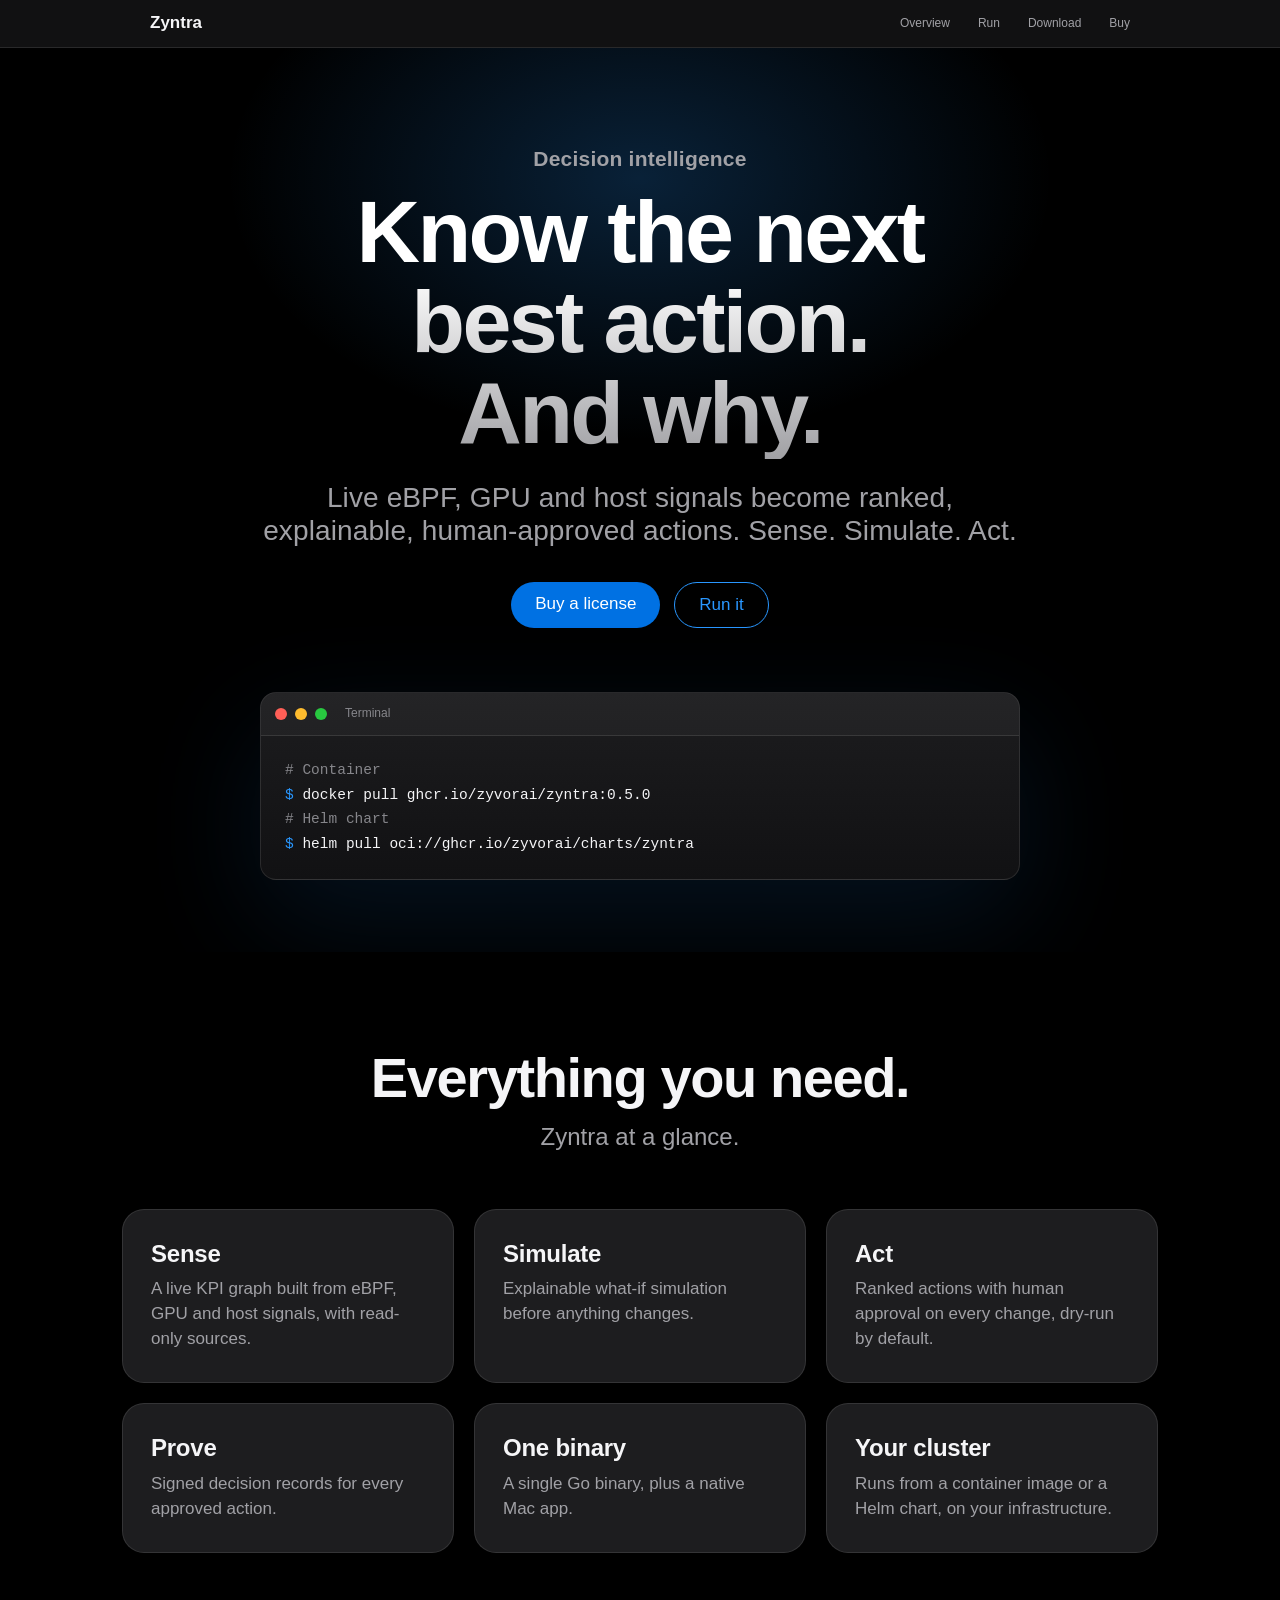
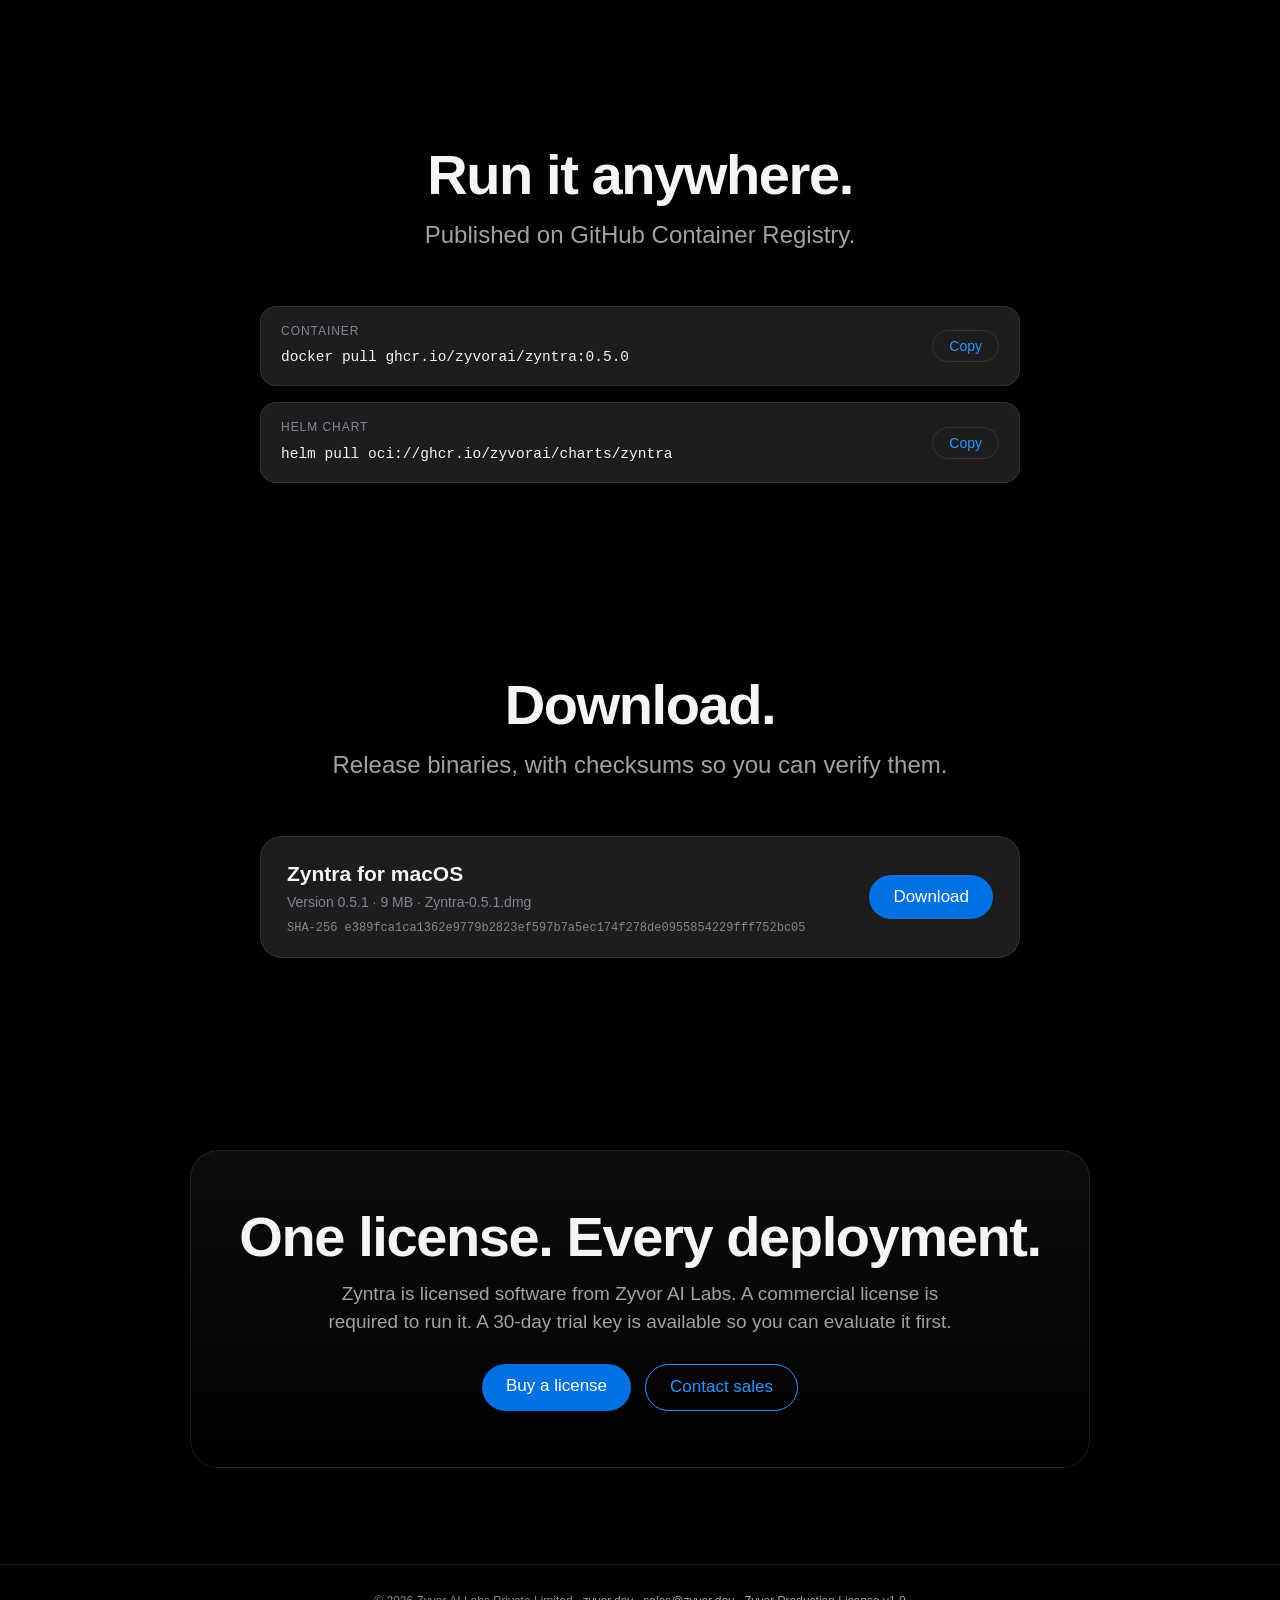
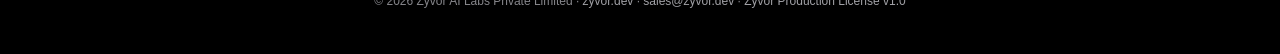
==== index.html @ 3394fd84 "Zyvor zyvor-zyntra-site Licensed under the Zyvor Production License v1.0. A commercial license is re" ====
<!doctype html><html lang="en"><head><meta charset="utf-8"><meta name="viewport" content="width=device-width,initial-scale=1,viewport-fit=cover">
<title>Zyntra · Zyvor</title><meta name="description" content="Live eBPF, GPU and host signals become ranked, explainable, human-approved actions. Sense. Simulate. Act."><meta name="color-scheme" content="dark"><meta name="theme-color" content="#000000">
<meta property="og:type" content="website"><meta property="og:title" content="Zyntra · Zyvor"><meta property="og:description" content="Live eBPF, GPU and host signals become ranked, explainable, human-approved actions. Sense. Simulate. Act."><meta property="og:url" content="https://zyvorai.github.io/zyvor-zyntra-site/">
<meta name="twitter:card" content="summary"><link rel="icon" href="favicon.svg" type="image/svg+xml"><style>
:root{color-scheme:dark;--bg:#000;--s1:#1d1d1f;--s2:#161617;--t1:#f5f5f7;--t2:#a1a1a6;--t3:#86868b;--blue:#2997ff;--blue2:#0071e3;--line:rgba(255,255,255,.1)}
*{box-sizing:border-box}html{scroll-behavior:smooth}
body{margin:0;background:var(--bg);color:var(--t1);font:17px/1.47 -apple-system,BlinkMacSystemFont,"SF Pro Text","Helvetica Neue",Helvetica,Arial,sans-serif;-webkit-font-smoothing:antialiased}
a{color:var(--blue);text-decoration:none}a:hover{text-decoration:underline}
nav{position:sticky;top:0;z-index:10;height:48px;display:flex;align-items:center;justify-content:space-between;padding:0 max(22px,calc((100% - 980px)/2));background:rgba(22,22,23,.8);backdrop-filter:saturate(180%) blur(20px);-webkit-backdrop-filter:saturate(180%) blur(20px);border-bottom:1px solid var(--line);font-size:12px}
nav .brand{font-weight:600;font-size:17px;color:var(--t1)}nav .links{display:flex;gap:28px}nav .links a{color:var(--t2)}nav .links a:hover{color:var(--t1);text-decoration:none}
.hero{position:relative;text-align:center;padding:96px 22px 72px;overflow:hidden}
.hero:before{content:"";position:absolute;left:50%;top:-220px;width:1100px;height:700px;transform:translateX(-50%);background:radial-gradient(closest-side,rgba(41,151,255,.22),rgba(41,151,255,.06) 55%,transparent 75%);pointer-events:none}
.eyebrow{position:relative;font-size:21px;font-weight:600;color:var(--t2);margin:0 0 12px;letter-spacing:.01em}
h1{position:relative;text-wrap:balance;font-size:clamp(44px,7.4vw,88px);line-height:1.03;letter-spacing:-.03em;font-weight:700;margin:0 auto 22px;max-width:980px;background:linear-gradient(180deg,#fff 30%,#86868b 120%);-webkit-background-clip:text;background-clip:text;color:transparent}
.sub{position:relative;font-size:clamp(19px,2.4vw,28px);line-height:1.2;color:var(--t2);max-width:760px;margin:0 auto 34px;font-weight:400;letter-spacing:.004em}
.cta{position:relative;display:flex;gap:14px;justify-content:center;flex-wrap:wrap}
.btn{display:inline-block;border-radius:980px;padding:12px 24px;font-size:17px;line-height:1.2;background:var(--blue2);color:#fff;transition:background .2s}.btn:hover{background:#0077ed;text-decoration:none}
.btn.ghost{background:transparent;color:var(--blue);border:1px solid var(--blue)}.btn.ghost:hover{background:rgba(41,151,255,.12)}
.term{position:relative;max-width:760px;margin:64px auto 0;text-align:left;background:linear-gradient(180deg,#1d1d1f,#111113);border:1px solid var(--line);border-radius:16px;box-shadow:0 40px 120px rgba(41,151,255,.12),0 10px 40px rgba(0,0,0,.6);overflow:hidden}
.term .bar{display:flex;align-items:center;gap:8px;padding:12px 14px;border-bottom:1px solid var(--line);background:rgba(255,255,255,.03)}
.term .bar i{width:12px;height:12px;border-radius:50%;display:block}.term .bar i:nth-child(1){background:#ff5f57}.term .bar i:nth-child(2){background:#febc2e}.term .bar i:nth-child(3){background:#28c840}
.term .bar span{margin-left:10px;color:var(--t3);font-size:12px}
.term pre{margin:0;padding:22px 24px;font:14.5px/1.7 ui-monospace,SFMono-Regular,"SF Mono",Menlo,monospace;color:var(--t1);overflow:auto}.term .p{color:var(--blue)}.term .c{color:var(--t3)}
section{padding:96px 22px;max-width:1080px;margin:0 auto}
h2{font-size:clamp(34px,5vw,56px);line-height:1.07;letter-spacing:-.025em;font-weight:700;margin:0 0 14px;text-align:center}
.lead{font-size:clamp(18px,2.2vw,24px);line-height:1.3;color:var(--t2);text-align:center;max-width:720px;margin:0 auto 56px}
.grid{display:grid;grid-template-columns:repeat(auto-fit,minmax(300px,1fr));gap:20px}
.card{background:var(--s1);border:1px solid var(--line);border-radius:22px;padding:30px 28px;transition:transform .3s,border-color .3s}.card:hover{transform:translateY(-4px);border-color:rgba(255,255,255,.2)}
.card h3{font-size:24px;line-height:1.15;letter-spacing:-.01em;margin:0 0 10px}.card p{margin:0;color:var(--t2);font-size:17px}
.run{display:grid;gap:16px;max-width:760px;margin:0 auto}
.cmd{display:flex;align-items:center;justify-content:space-between;gap:16px;background:var(--s1);border:1px solid var(--line);border-radius:16px;padding:16px 20px}
.cmd div{min-width:0}.cmd small{display:block;color:var(--t3);font-size:12px;text-transform:uppercase;letter-spacing:.08em;margin-bottom:4px}.cmd code{font:14.5px ui-monospace,SFMono-Regular,Menlo,monospace;color:var(--t1);word-break:break-all}
button.copy{flex:none;cursor:pointer;border:1px solid var(--line);background:transparent;color:var(--blue);border-radius:980px;padding:7px 16px;font:14px -apple-system,sans-serif}button.copy:hover{background:rgba(41,151,255,.12)}
.dl{display:grid;gap:16px;max-width:760px;margin:0 auto}
.file{display:flex;align-items:center;justify-content:space-between;gap:16px;flex-wrap:wrap;background:var(--s1);border:1px solid var(--line);border-radius:22px;padding:22px 26px}
.file h3{margin:0;font-size:21px}.file p{margin:2px 0 0;color:var(--t3);font-size:14px}.file code{display:block;margin-top:8px;color:var(--t3);font:12px ui-monospace,Menlo,monospace;word-break:break-all}
.license{background:linear-gradient(180deg,#0d0d0e,#000);border:1px solid var(--line);border-radius:28px;padding:56px 28px;text-align:center;max-width:900px;margin:0 auto}
.license p{max-width:640px;margin:0 auto 28px;color:var(--t2);font-size:19px}
footer{border-top:1px solid var(--line);padding:28px 22px 44px;color:var(--t3);font-size:12px;text-align:center}footer a{color:var(--t2)}
.js .rv{opacity:0;transform:translateY(24px);transition:opacity .8s cubic-bezier(.2,.7,.2,1),transform .8s cubic-bezier(.2,.7,.2,1)}.js .rv.in{opacity:1;transform:none}
@media (prefers-reduced-motion:reduce){.js .rv{opacity:1;transform:none;transition:none}html{scroll-behavior:auto}.card{transition:none}}
@media (max-width:640px){nav .links a:not(.keep){display:none}section{padding:64px 20px}.hero{padding-top:64px}}
</style><script>document.documentElement.classList.add("js")</script></head><body>
<nav><span class="brand">Zyntra</span><span class="links"><a href="#features">Overview</a><a href="#run">Run</a><a href="#download">Download</a><a class="keep" href="#license">Buy</a></span></nav>
<header class="hero"><p class="eyebrow">Decision intelligence</p><h1>Know the next best action.<br>And why.</h1><p class="sub">Live eBPF, GPU and host signals become ranked, explainable, human-approved actions. Sense. Simulate. Act.</p>
<div class="cta"><a class="btn" href="https://zyvor.dev/buy">Buy a license</a><a class="btn ghost" href="#run">Run it</a></div>
<div class="term" aria-hidden="true"><div class="bar"><i></i><i></i><i></i><span>Terminal</span></div><pre><span class="c"># Container</span>
<span class="p">$</span> docker pull ghcr.io/zyvorai/zyntra:0.5.0
<span class="c"># Helm chart</span>
<span class="p">$</span> helm pull oci://ghcr.io/zyvorai/charts/zyntra</pre></div></header>
<section id="features"><h2 class="rv">Everything you need.</h2><p class="lead rv">Zyntra at a glance.</p><div class="grid"><div class="card rv"><h3>Sense</h3><p>A live KPI graph built from eBPF, GPU and host signals, with read-only sources.</p></div><div class="card rv"><h3>Simulate</h3><p>Explainable what-if simulation before anything changes.</p></div><div class="card rv"><h3>Act</h3><p>Ranked actions with human approval on every change, dry-run by default.</p></div><div class="card rv"><h3>Prove</h3><p>Signed decision records for every approved action.</p></div><div class="card rv"><h3>One binary</h3><p>A single Go binary, plus a native Mac app.</p></div><div class="card rv"><h3>Your cluster</h3><p>Runs from a container image or a Helm chart, on your infrastructure.</p></div></div></section>
<section id="run"><h2 class="rv">Run it anywhere.</h2><p class="lead rv">Published on GitHub Container Registry.</p><div class="run"><div class="cmd rv"><div><small>Container</small><code>docker pull ghcr.io/zyvorai/zyntra:0.5.0</code></div><button class="copy" data-copy="docker pull ghcr.io/zyvorai/zyntra:0.5.0">Copy</button></div><div class="cmd rv"><div><small>Helm chart</small><code>helm pull oci://ghcr.io/zyvorai/charts/zyntra</code></div><button class="copy" data-copy="helm pull oci://ghcr.io/zyvorai/charts/zyntra">Copy</button></div></div></section>
<section id="download"><h2 class="rv">Download.</h2><p class="lead rv">Release binaries, with checksums so you can verify them.</p><div class="dl"><div class="file rv"><div><h3>Zyntra for macOS</h3><p>Version 0.5.1 · 9 MB · Zyntra-0.5.1.dmg</p><code>SHA-256 e389fca1ca1362e9779b2823ef597b7a5ec174f278de0955854229fff752bc05</code></div><a class="btn" href="https://github.com/zyvorai/zyvor-zyntra-site/releases/download/mac-v0.5.1/Zyntra-0.5.1.dmg">Download</a></div></div></section>
<section id="license"><div class="license rv"><h2>One license. Every deployment.</h2><p>Zyntra is licensed software from Zyvor AI Labs. A commercial license is required to run it. A 30-day trial key is available so you can evaluate it first.</p>
<div class="cta"><a class="btn" href="https://zyvor.dev/buy">Buy a license</a><a class="btn ghost" href="mailto:sales@zyvor.dev?subject=Zyntra%20license">Contact sales</a></div></div></section>
<footer>© 2026 Zyvor AI Labs Private Limited · <a href="https://zyvor.dev">zyvor.dev</a> · <a href="mailto:sales@zyvor.dev">sales@zyvor.dev</a> · <a href="LICENSE">Zyvor Production License v1.0</a></footer>
<script>document.documentElement.classList.add('js');document.querySelectorAll('button.copy').forEach(function(b){b.addEventListener('click',function(){var t=b.getAttribute('data-copy');(navigator.clipboard?navigator.clipboard.writeText(t):Promise.reject()).then(function(){b.textContent='Copied';setTimeout(function(){b.textContent='Copy'},1400)}).catch(function(){})})});
var io=new IntersectionObserver(function(es){es.forEach(function(e){if(e.isIntersecting){e.target.classList.add('in');io.unobserve(e.target)}})},{threshold:.12});document.querySelectorAll('.rv').forEach(function(e){io.observe(e)});</script></body></html>
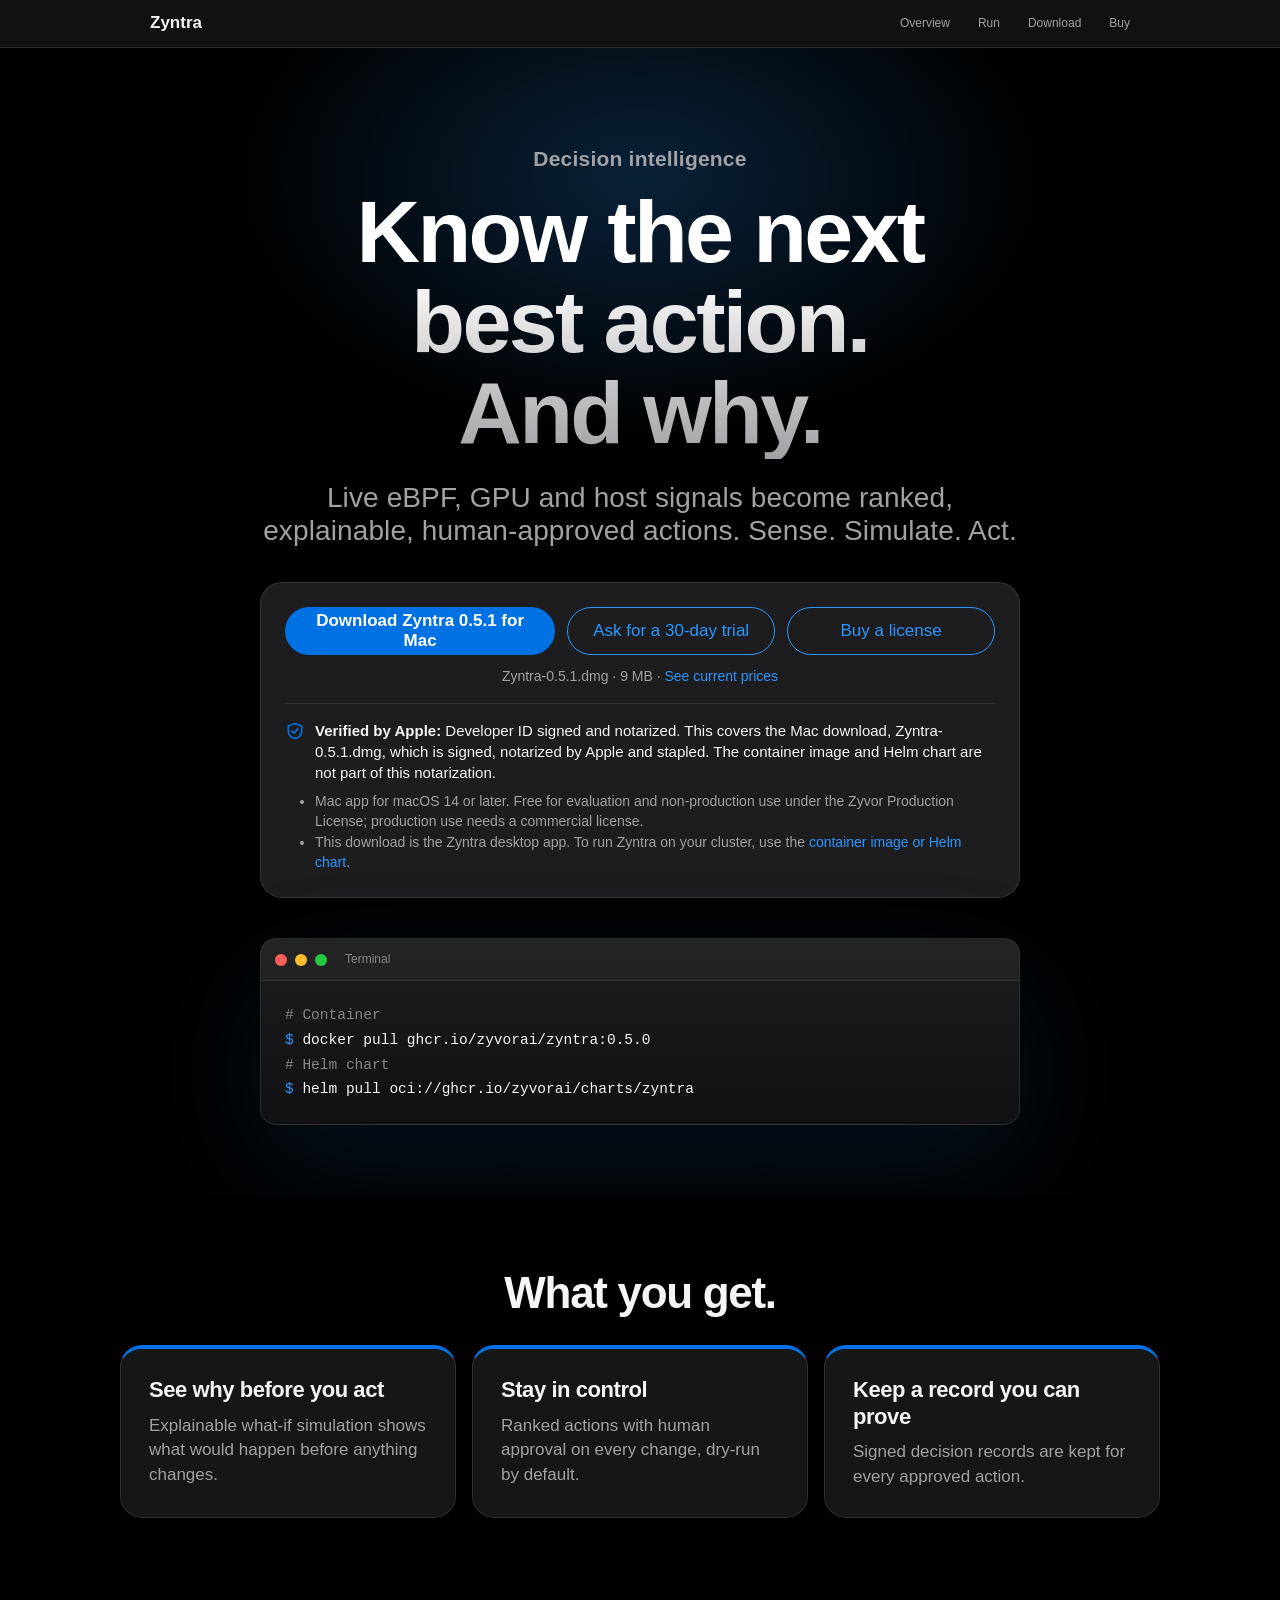
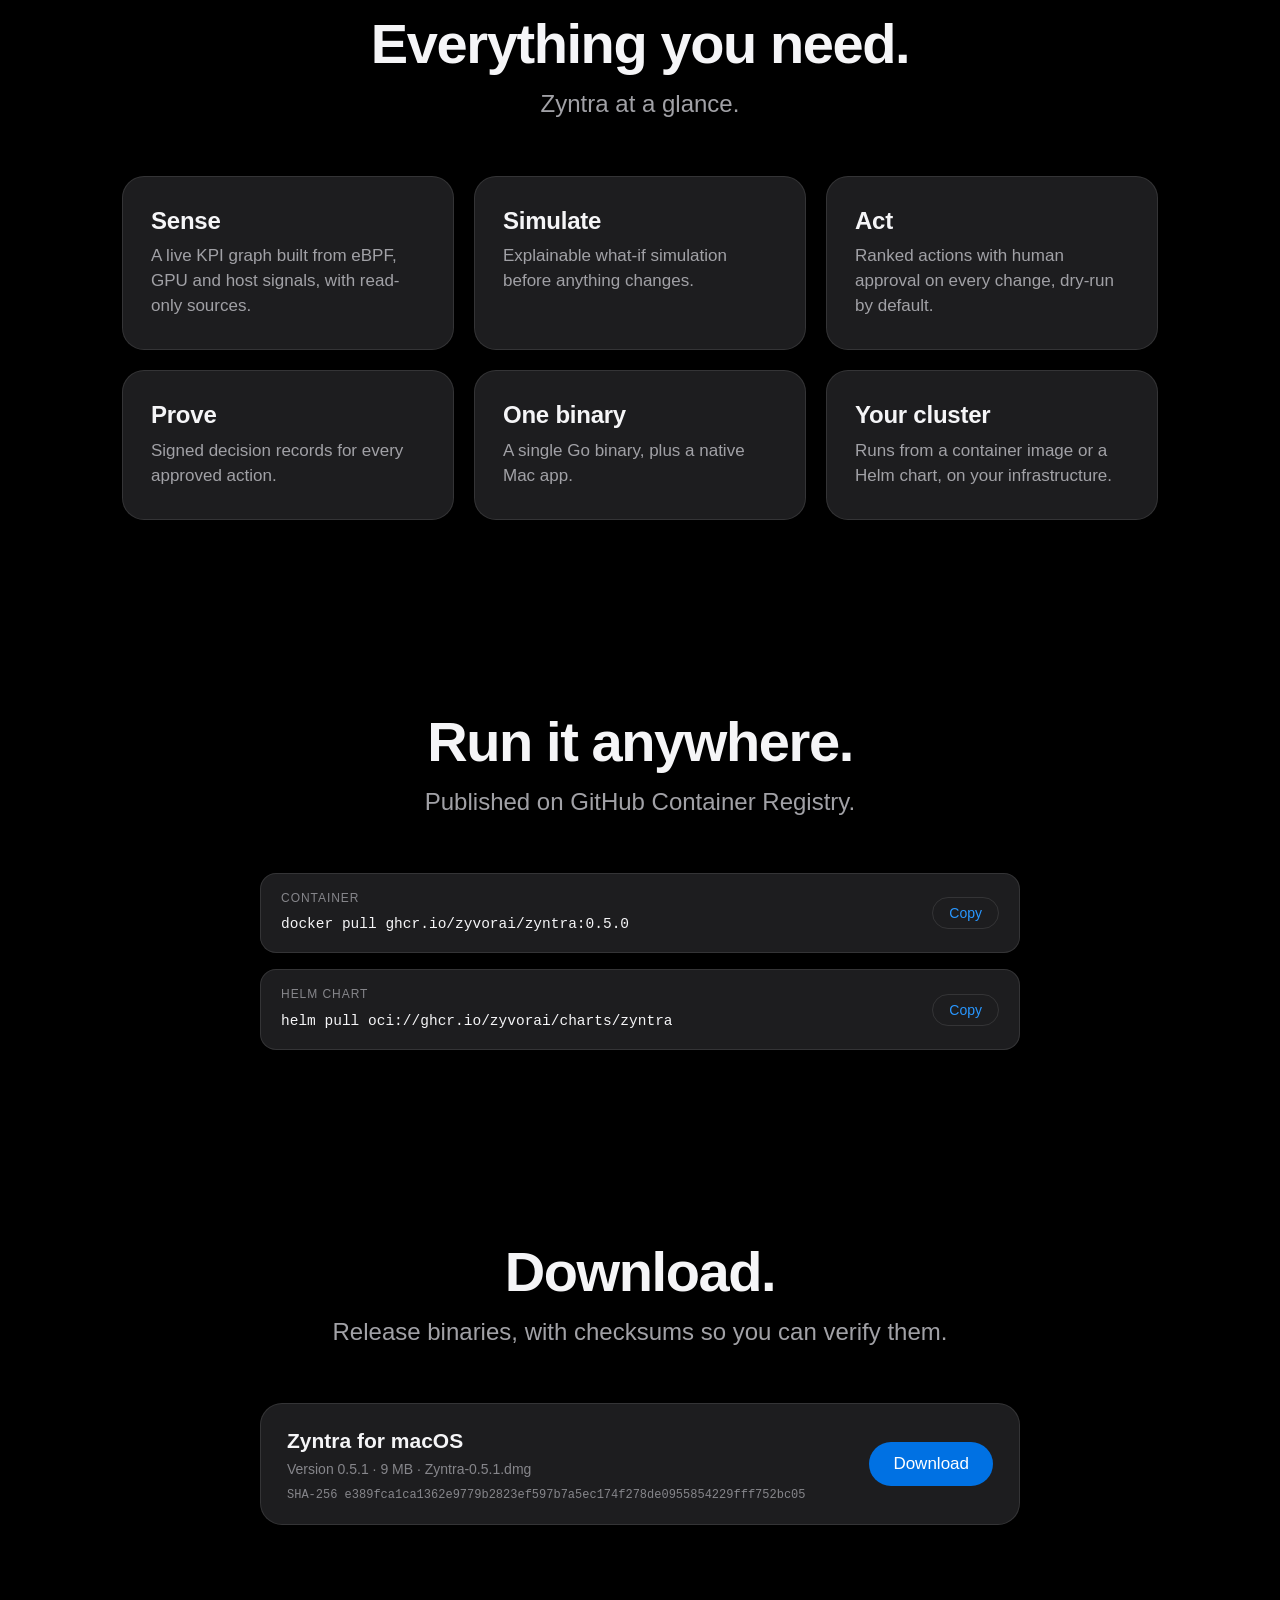
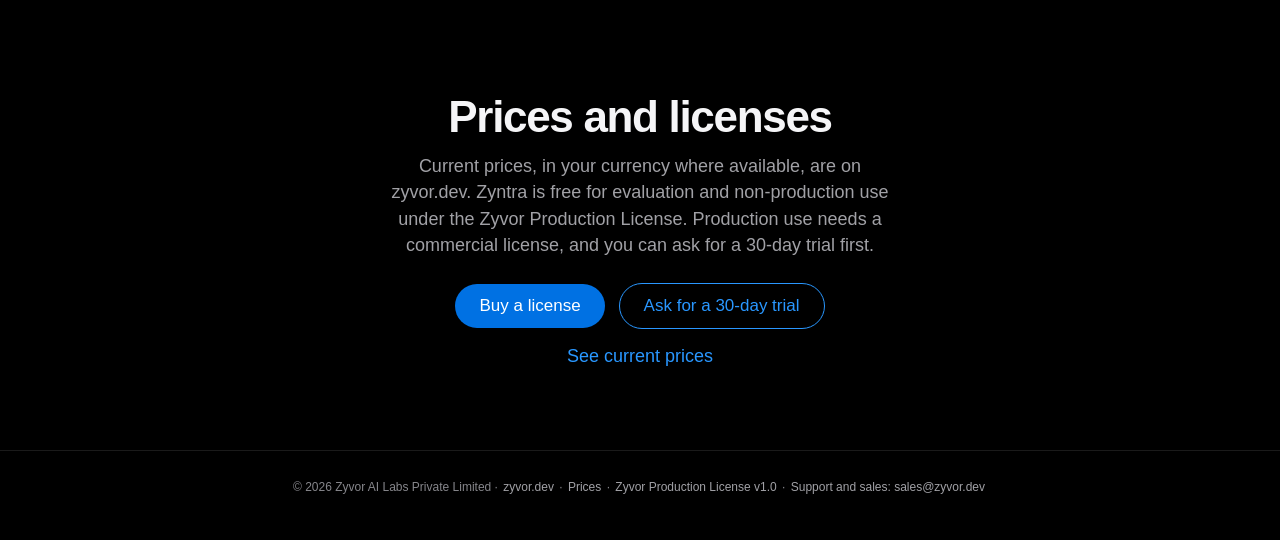
==== commit abf04173: "Pages: buyer-first redesign Co-Authored-By: Claude Sonnet 5.5 <noreply@anthropic.com>" ====
--- a/index.html
+++ b/index.html
@@ -40,19 +40,35 @@
 .js .rv{opacity:0;transform:translateY(24px);transition:opacity .8s cubic-bezier(.2,.7,.2,1),transform .8s cubic-bezier(.2,.7,.2,1)}.js .rv.in{opacity:1;transform:none}
 @media (prefers-reduced-motion:reduce){.js .rv{opacity:1;transform:none;transition:none}html{scroll-behavior:auto}.card{transition:none}}
 @media (max-width:640px){nav .links a:not(.keep){display:none}section{padding:64px 20px}.hero{padding-top:64px}}
-</style><script>document.documentElement.classList.add("js")</script></head><body>
-<nav><span class="brand">Zyntra</span><span class="links"><a href="#features">Overview</a><a href="#run">Run</a><a href="#download">Download</a><a class="keep" href="#license">Buy</a></span></nav>
+</style><link rel="stylesheet" href="assets/zyvor-buyer.css"><script>document.documentElement.classList.add("js")</script></head><body>
+<nav><span class="brand">Zyntra</span><span class="links"><a href="#features">Overview</a><a href="#run">Run</a><a href="#download">Download</a><a class="keep" href="#pricing">Buy</a></span></nav>
 <header class="hero"><p class="eyebrow">Decision intelligence</p><h1>Know the next best action.<br>And why.</h1><p class="sub">Live eBPF, GPU and host signals become ranked, explainable, human-approved actions. Sense. Simulate. Act.</p>
-<div class="cta"><a class="btn" href="https://zyvor.dev/buy">Buy a license</a><a class="btn ghost" href="#run">Run it</a></div>
+<div class="buyer" role="group" aria-label="Get Zyntra">
+  <div class="actions">
+    <a class="btn primary" href="https://github.com/zyvorai/zyvor-zyntra-site/releases/download/mac-v0.5.1/Zyntra-0.5.1.dmg">Download Zyntra 0.5.1 for Mac</a>
+    <a class="btn ghost" href="https://zyvor.dev/contact?intent=trial&amp;product=zyntra" rel="noopener">Ask for a 30-day trial</a>
+    <a class="btn ghost" href="https://zyvor.dev/buy" rel="noopener">Buy a license</a>
+  </div>
+  <p class="sub">Zyntra-0.5.1.dmg · 9 MB · <a href="https://zyvor.dev/pricing" rel="noopener">See current prices</a></p>
+  <p class="trust"><svg viewBox="0 0 24 24" fill="none" stroke="currentColor" stroke-width="2" stroke-linecap="round" stroke-linejoin="round" aria-hidden="true"><path d="M12 3l8 3v6c0 4.5-3.2 8-8 9-4.8-1-8-4.5-8-9V6z"/><path d="M8.5 12l2.5 2.5 4.5-5"/></svg><span><strong>Verified by Apple:</strong> Developer ID signed and notarized. This covers the Mac download, Zyntra-0.5.1.dmg, which is signed, notarized by Apple and stapled. The container image and Helm chart are not part of this notarization.</span></p>
+  <ul class="reqs"><li>Mac app for macOS 14 or later. Free for evaluation and non-production use under the Zyvor Production License; production use needs a commercial license.</li><li>This download is the Zyntra desktop app. To run Zyntra on your cluster, use the <a href="#run">container image or Helm chart</a>.</li></ul>
+</div>
 <div class="term" aria-hidden="true"><div class="bar"><i></i><i></i><i></i><span>Terminal</span></div><pre><span class="c"># Container</span>
 <span class="p">$</span> docker pull ghcr.io/zyvorai/zyntra:0.5.0
 <span class="c"># Helm chart</span>
 <span class="p">$</span> helm pull oci://ghcr.io/zyvorai/charts/zyntra</pre></div></header>
+<section class="outcomes" aria-labelledby="outcomes-h">
+  <h2 id="outcomes-h">What you get.</h2>
+  <ul class="tiles"><li class="tile"><h3>See why before you act</h3><p>Explainable what-if simulation shows what would happen before anything changes.</p></li><li class="tile"><h3>Stay in control</h3><p>Ranked actions with human approval on every change, dry-run by default.</p></li><li class="tile"><h3>Keep a record you can prove</h3><p>Signed decision records are kept for every approved action.</p></li></ul>
+</section>
 <section id="features"><h2 class="rv">Everything you need.</h2><p class="lead rv">Zyntra at a glance.</p><div class="grid"><div class="card rv"><h3>Sense</h3><p>A live KPI graph built from eBPF, GPU and host signals, with read-only sources.</p></div><div class="card rv"><h3>Simulate</h3><p>Explainable what-if simulation before anything changes.</p></div><div class="card rv"><h3>Act</h3><p>Ranked actions with human approval on every change, dry-run by default.</p></div><div class="card rv"><h3>Prove</h3><p>Signed decision records for every approved action.</p></div><div class="card rv"><h3>One binary</h3><p>A single Go binary, plus a native Mac app.</p></div><div class="card rv"><h3>Your cluster</h3><p>Runs from a container image or a Helm chart, on your infrastructure.</p></div></div></section>
 <section id="run"><h2 class="rv">Run it anywhere.</h2><p class="lead rv">Published on GitHub Container Registry.</p><div class="run"><div class="cmd rv"><div><small>Container</small><code>docker pull ghcr.io/zyvorai/zyntra:0.5.0</code></div><button class="copy" data-copy="docker pull ghcr.io/zyvorai/zyntra:0.5.0">Copy</button></div><div class="cmd rv"><div><small>Helm chart</small><code>helm pull oci://ghcr.io/zyvorai/charts/zyntra</code></div><button class="copy" data-copy="helm pull oci://ghcr.io/zyvorai/charts/zyntra">Copy</button></div></div></section>
 <section id="download"><h2 class="rv">Download.</h2><p class="lead rv">Release binaries, with checksums so you can verify them.</p><div class="dl"><div class="file rv"><div><h3>Zyntra for macOS</h3><p>Version 0.5.1 · 9 MB · Zyntra-0.5.1.dmg</p><code>SHA-256 e389fca1ca1362e9779b2823ef597b7a5ec174f278de0955854229fff752bc05</code></div><a class="btn" href="https://github.com/zyvorai/zyvor-zyntra-site/releases/download/mac-v0.5.1/Zyntra-0.5.1.dmg">Download</a></div></div></section>
-<section id="license"><div class="license rv"><h2>One license. Every deployment.</h2><p>Zyntra is licensed software from Zyvor AI Labs. A commercial license is required to run it. A 30-day trial key is available so you can evaluate it first.</p>
-<div class="cta"><a class="btn" href="https://zyvor.dev/buy">Buy a license</a><a class="btn ghost" href="mailto:sales@zyvor.dev?subject=Zyntra%20license">Contact sales</a></div></div></section>
-<footer>© 2026 Zyvor AI Labs Private Limited · <a href="https://zyvor.dev">zyvor.dev</a> · <a href="mailto:sales@zyvor.dev">sales@zyvor.dev</a> · <a href="LICENSE">Zyvor Production License v1.0</a></footer>
+<section class="buy-pointer" id="pricing" aria-labelledby="pricing-h">
+  <h2 id="pricing-h">Prices and licenses</h2>
+  <p>Current prices, in your currency where available, are on zyvor.dev. Zyntra is free for evaluation and non-production use under the Zyvor Production License. Production use needs a commercial license, and you can ask for a 30-day trial first.</p>
+  <p class="cta"><a class="btn primary" href="https://zyvor.dev/buy" rel="noopener">Buy a license</a><a class="btn ghost" href="https://zyvor.dev/contact?intent=trial&amp;product=zyntra" rel="noopener">Ask for a 30-day trial</a><a class="textlink" href="https://zyvor.dev/pricing" rel="noopener">See current prices</a></p>
+</section>
+<footer class="footer-links">© 2026 Zyvor AI Labs Private Limited · <a href="https://zyvor.dev">zyvor.dev</a> · <a href="https://zyvor.dev/pricing">Prices</a> · <a href="LICENSE">Zyvor Production License v1.0</a> · <a href="mailto:sales@zyvor.dev">Support and sales: sales@zyvor.dev</a></footer>
 <script>document.documentElement.classList.add('js');document.querySelectorAll('button.copy').forEach(function(b){b.addEventListener('click',function(){var t=b.getAttribute('data-copy');(navigator.clipboard?navigator.clipboard.writeText(t):Promise.reject()).then(function(){b.textContent='Copied';setTimeout(function(){b.textContent='Copy'},1400)}).catch(function(){})})});
 var io=new IntersectionObserver(function(es){es.forEach(function(e){if(e.isIntersecting){e.target.classList.add('in');io.unobserve(e.target)}})},{threshold:.12});document.querySelectorAll('.rv').forEach(function(e){io.observe(e)});</script></body></html>
--- a/assets/zyvor-buyer.css
+++ b/assets/zyvor-buyer.css
@@ -0,0 +1,62 @@
+/* Adapter: this site has its own tokens (--t1, --t2, --s1, --blue...). Map the shared kit onto them. Dark only, like the rest of the site. */
+:root{--text:var(--t1);--dim:var(--t2);--surface:var(--s1);--bg-alt:var(--s2);--accent-btn:var(--blue2);--on-accent:#fff;--link:var(--blue);--focus:var(--blue);--radius:22px;--maxw:1080px}
+.buyer{position:relative}
+.buyer .sub{max-width:none;line-height:1.4;letter-spacing:0;font-weight:400}
+.buyer .actions .btn{display:flex;align-items:center;justify-content:center}
+.buyer .actions .btn.primary{color:#fff}
+.btn:focus-visible,.buyer a:focus-visible,.buy-pointer a:focus-visible{outline:3px solid var(--focus);outline-offset:3px}
+.textlink{color:var(--link)}
+.buy-pointer .cta{display:flex;gap:14px;justify-content:center;flex-wrap:wrap;align-items:center}
+.footer-links a{margin:0 2px}
+.hero .buyer + .term{margin-top:40px}
+/* Zyvor Pages buyer kit v1. Plain CSS, no fonts, no scripts, no trackers.
+   Layer on top of assets/landing.css (it reuses its tokens: --bg, --text, --dim,
+   --line, --surface, --accent-btn, --on-accent, --link, --focus, --radius).
+   Dark and light follow prefers-color-scheme. Motion respects prefers-reduced-motion.
+   Per product, set only --accent-btn / --accent-ink on :root. See snippet.html. */
+
+/* Buyer panel: the three actions, directly under the hero text */
+.buyer{max-width:760px;margin:32px auto 0;padding:20px;text-align:left;
+  background:var(--surface);border:1px solid var(--line);border-radius:var(--radius);
+  box-shadow:0 1px 2px rgba(0,0,0,.06),0 18px 40px -22px rgba(0,0,0,.35)}
+.buyer .actions{display:grid;gap:12px;grid-template-columns:1fr}
+.buyer .actions .btn{width:100%;font-size:17px;min-height:48px;padding:0 20px;text-align:center}
+.buyer .actions .btn.primary{font-weight:600}
+.buyer .sub{margin:12px 0 0;font-size:14px;color:var(--dim);text-align:center}
+.buyer .sub a{color:var(--link)}
+.buyer .trust{display:flex;gap:10px;align-items:flex-start;margin:16px 0 0;padding-top:16px;border-top:1px solid var(--line);font-size:15px;line-height:1.4}
+.buyer .trust svg{flex:none;width:20px;height:20px;margin-top:1px;color:var(--accent-btn)}
+.buyer .reqs{margin:8px 0 0;padding-left:30px;font-size:14px;color:var(--dim)}
+@media (min-width:640px){
+  .buyer{padding:24px}
+  .buyer .actions{grid-template-columns:1.3fr 1fr 1fr}
+}
+.buyer .btn.ghost{color:var(--link)}
+
+/* Outcome tiles: three benefits, each a plain sentence */
+.outcomes{max-width:var(--maxw);margin:0 auto;padding:72px 20px 0}
+.outcomes h2{margin:0 0 28px;text-align:center;font-size:clamp(28px,4.2vw,44px);line-height:1.1;font-weight:700;letter-spacing:-.03em;text-wrap:balance}
+.tiles{display:grid;gap:16px;grid-template-columns:1fr;list-style:none;margin:0;padding:0}
+@media (min-width:768px){.tiles{grid-template-columns:repeat(3,1fr)}}
+.tile{background:var(--bg-alt);border:1px solid var(--line);border-radius:var(--radius);padding:28px;border-top:4px solid var(--accent-btn)}
+.tile h3{margin:0 0 10px;font-size:22px;line-height:1.2;font-weight:650;letter-spacing:-.02em}
+.tile p{margin:0;color:var(--dim);font-size:17px;line-height:1.45}
+
+/* Pricing pointer: no prices on this page, the catalog on zyvor.dev is the source */
+.buy-pointer{max-width:760px;margin:0 auto;padding:72px 20px;text-align:center}
+.buy-pointer h2{margin:0 0 12px;font-size:clamp(28px,4.2vw,44px);line-height:1.1;font-weight:700;letter-spacing:-.03em}
+.buy-pointer p{margin:0 auto 8px;max-width:52ch;color:var(--dim);font-size:18px}
+.buy-pointer .cta{margin-top:24px}
+
+/* Footer helpers */
+.footer .links a{display:inline-flex;align-items:center;min-height:32px}
+
+/* Small screens: keep targets large, avoid horizontal scroll */
+@media (max-width:480px){
+  .hero{padding-top:48px}
+  .hero .icon{width:76px;height:76px}
+  .band{padding-top:72px}
+  .buyer{margin-left:-4px;margin-right:-4px}
+}
+@media (prefers-reduced-motion:reduce){.buyer,.tile{transition:none}}
+@media (forced-colors:active){.tile{border:1px solid CanvasText}.buyer{border:1px solid CanvasText}}
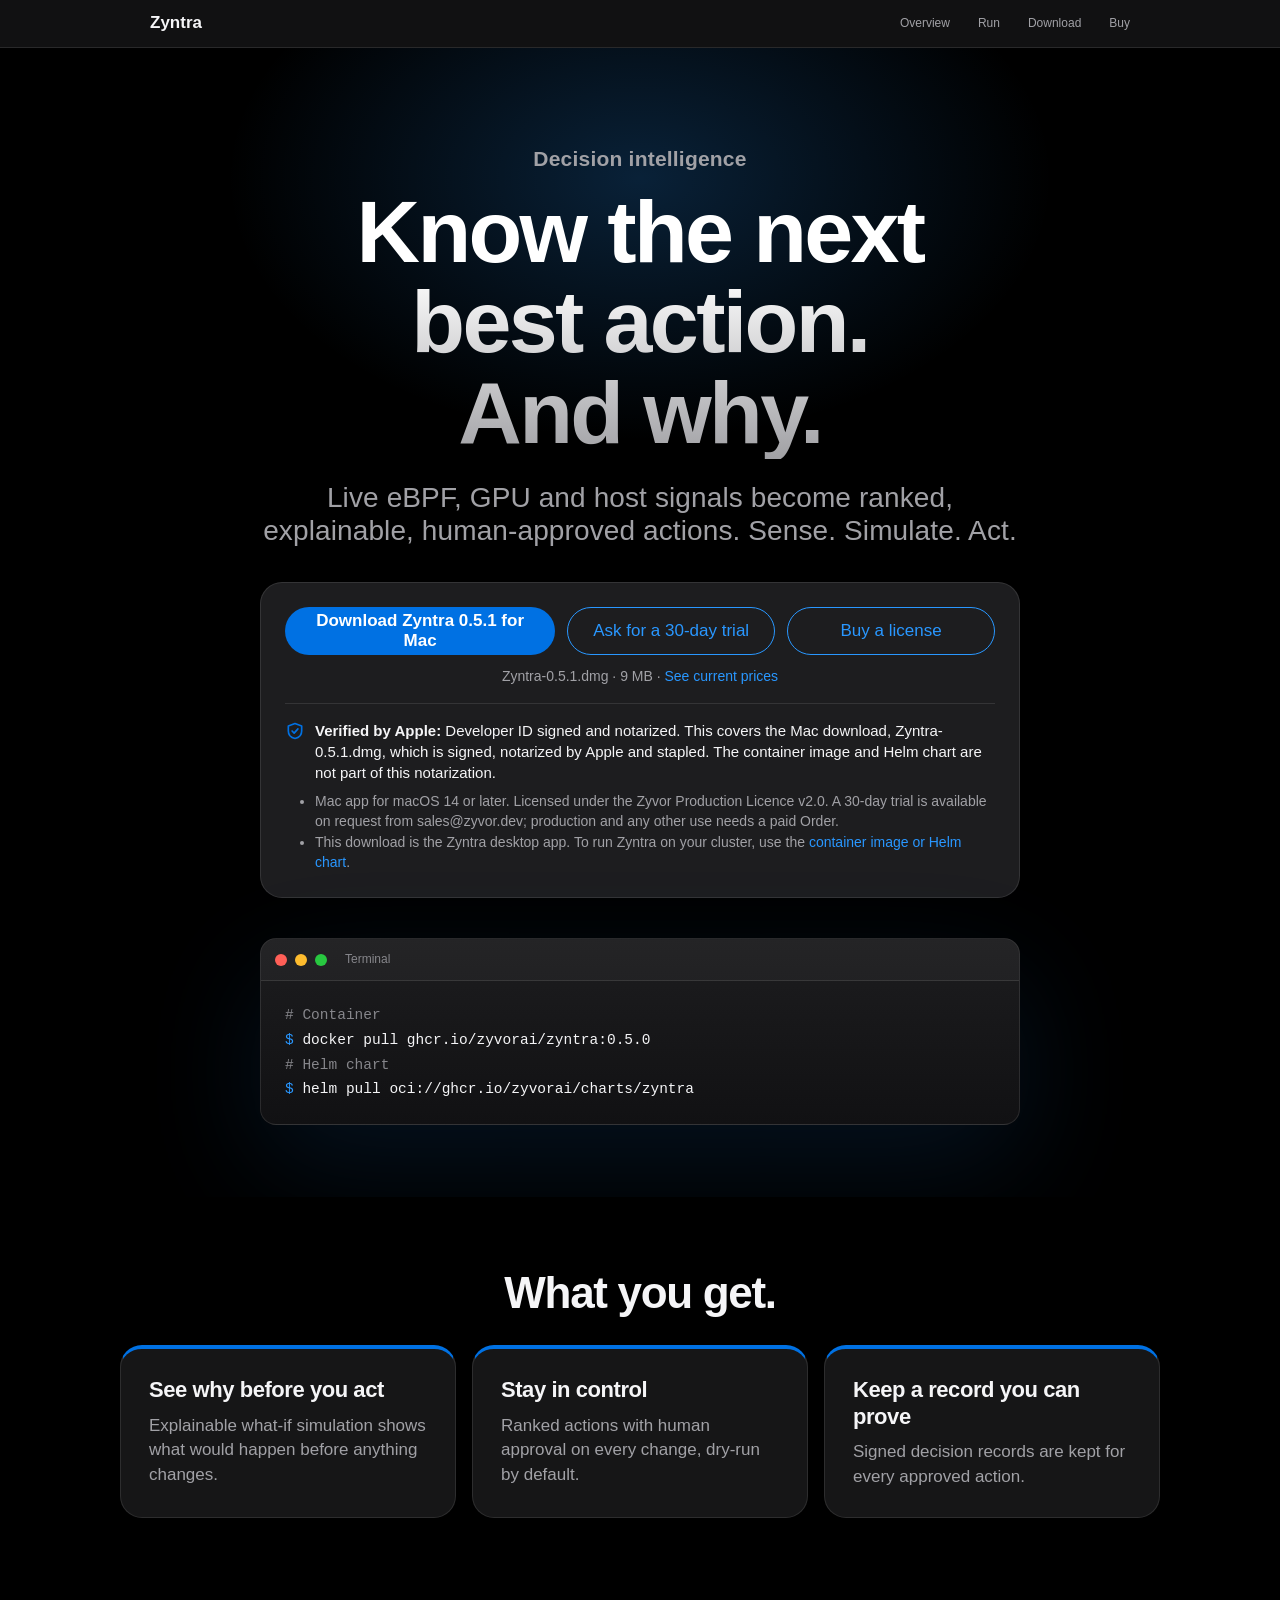
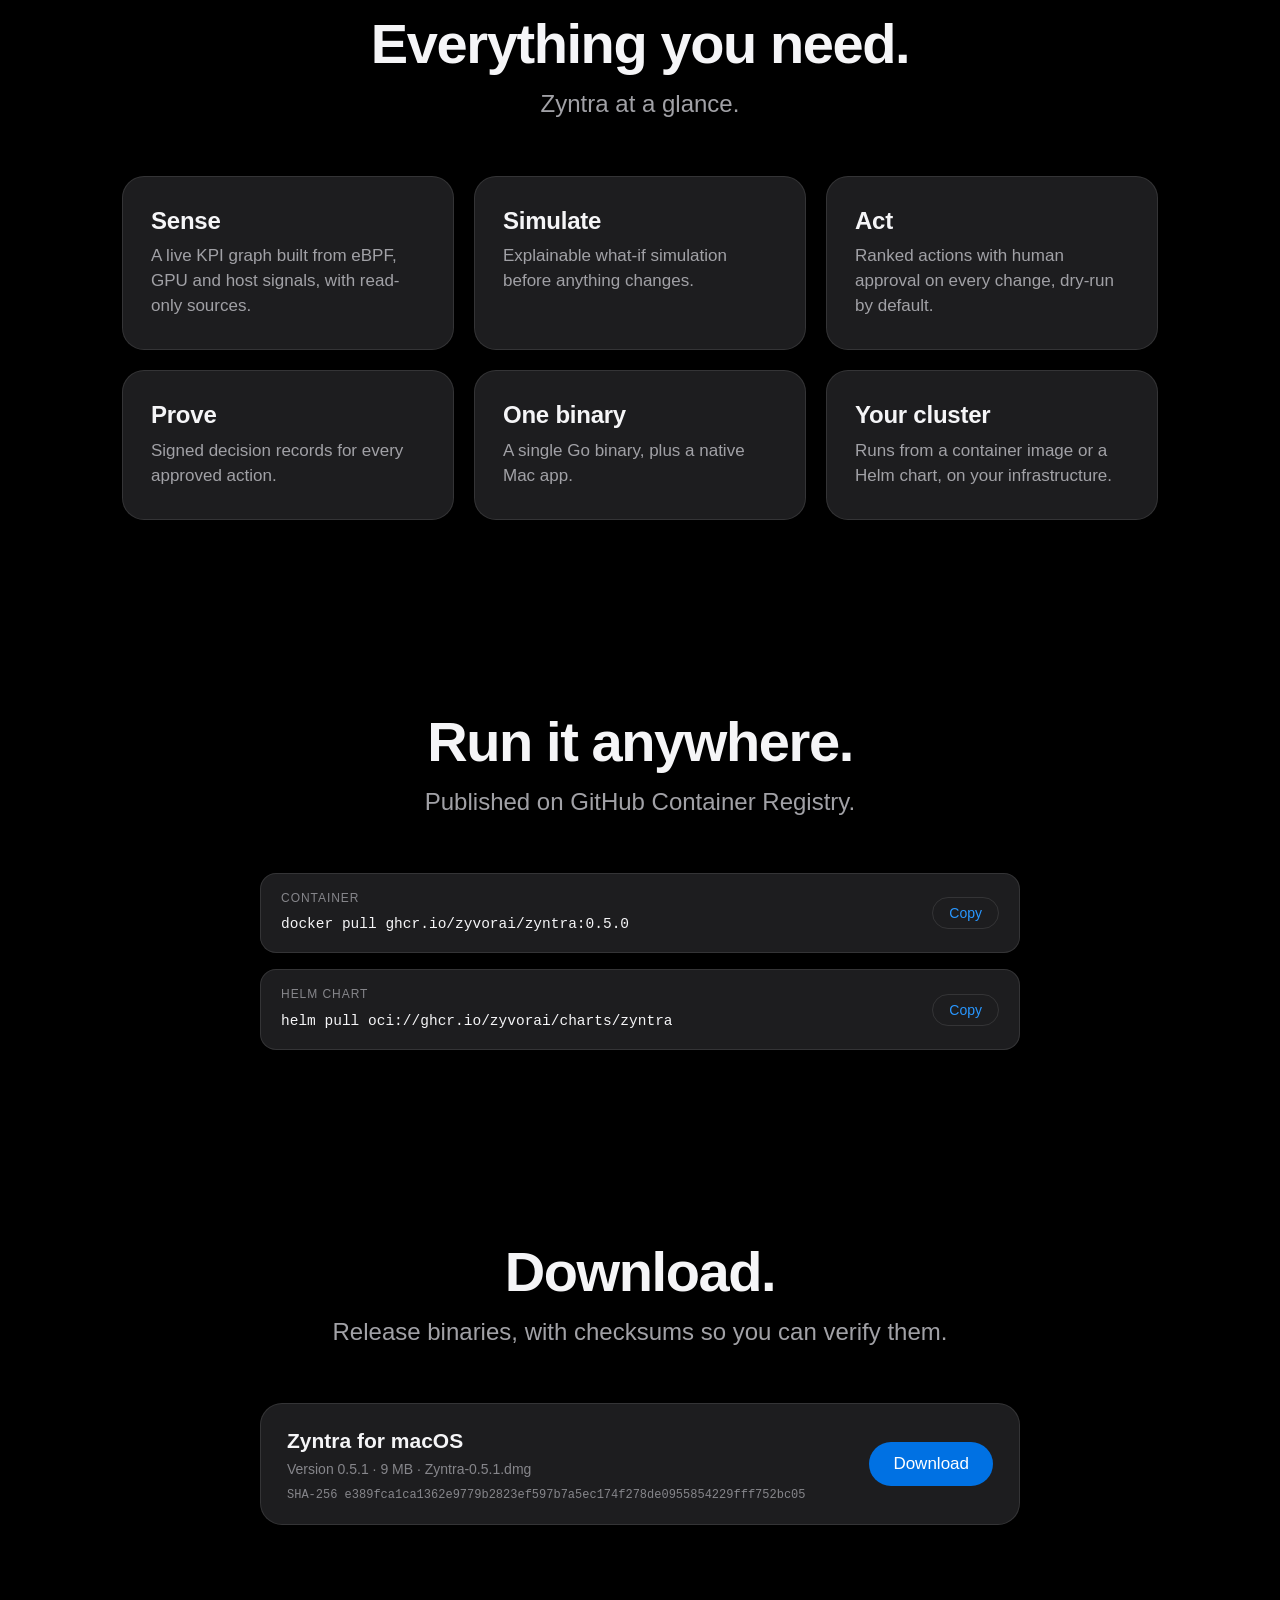
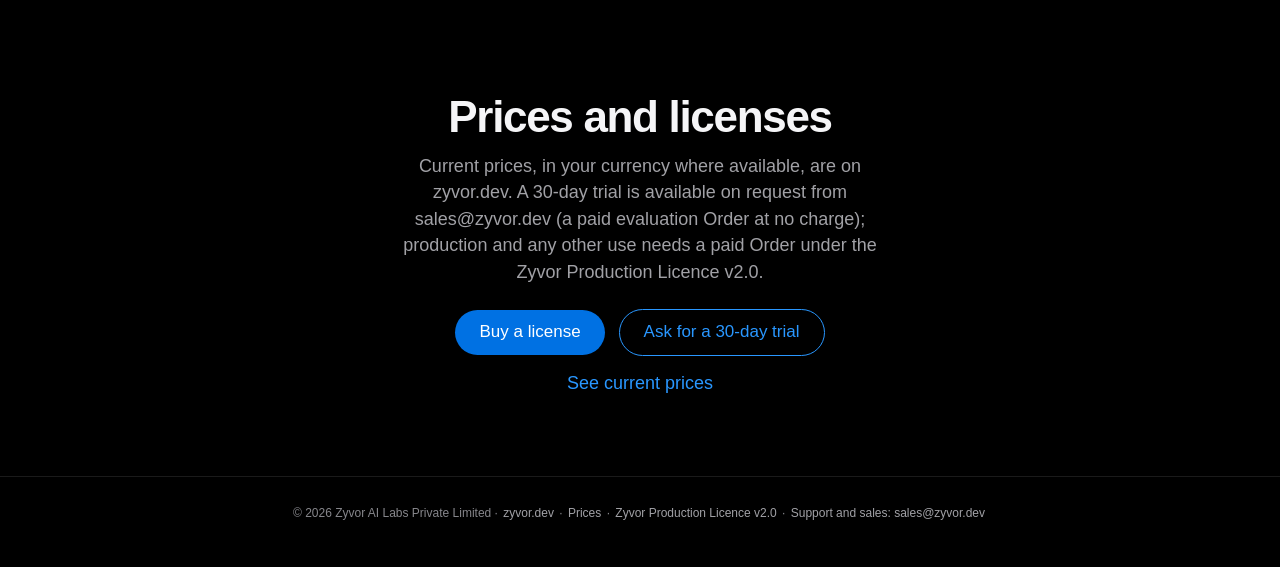
==== commit 1449e3f1: "Licence: Zyvor Production Licence v2.0 Replace the Zyvor Production License v1.0 text with Zyvor Pro" ====
--- a/index.html
+++ b/index.html
@@ -51,7 +51,7 @@
   </div>
   <p class="sub">Zyntra-0.5.1.dmg · 9 MB · <a href="https://zyvor.dev/pricing" rel="noopener">See current prices</a></p>
   <p class="trust"><svg viewBox="0 0 24 24" fill="none" stroke="currentColor" stroke-width="2" stroke-linecap="round" stroke-linejoin="round" aria-hidden="true"><path d="M12 3l8 3v6c0 4.5-3.2 8-8 9-4.8-1-8-4.5-8-9V6z"/><path d="M8.5 12l2.5 2.5 4.5-5"/></svg><span><strong>Verified by Apple:</strong> Developer ID signed and notarized. This covers the Mac download, Zyntra-0.5.1.dmg, which is signed, notarized by Apple and stapled. The container image and Helm chart are not part of this notarization.</span></p>
-  <ul class="reqs"><li>Mac app for macOS 14 or later. Free for evaluation and non-production use under the Zyvor Production License; production use needs a commercial license.</li><li>This download is the Zyntra desktop app. To run Zyntra on your cluster, use the <a href="#run">container image or Helm chart</a>.</li></ul>
+  <ul class="reqs"><li>Mac app for macOS 14 or later. Licensed under the Zyvor Production Licence v2.0. A 30-day trial is available on request from sales@zyvor.dev; production and any other use needs a paid Order.</li><li>This download is the Zyntra desktop app. To run Zyntra on your cluster, use the <a href="#run">container image or Helm chart</a>.</li></ul>
 </div>
 <div class="term" aria-hidden="true"><div class="bar"><i></i><i></i><i></i><span>Terminal</span></div><pre><span class="c"># Container</span>
 <span class="p">$</span> docker pull ghcr.io/zyvorai/zyntra:0.5.0
@@ -66,9 +66,9 @@
 <section id="download"><h2 class="rv">Download.</h2><p class="lead rv">Release binaries, with checksums so you can verify them.</p><div class="dl"><div class="file rv"><div><h3>Zyntra for macOS</h3><p>Version 0.5.1 · 9 MB · Zyntra-0.5.1.dmg</p><code>SHA-256 e389fca1ca1362e9779b2823ef597b7a5ec174f278de0955854229fff752bc05</code></div><a class="btn" href="https://github.com/zyvorai/zyvor-zyntra-site/releases/download/mac-v0.5.1/Zyntra-0.5.1.dmg">Download</a></div></div></section>
 <section class="buy-pointer" id="pricing" aria-labelledby="pricing-h">
   <h2 id="pricing-h">Prices and licenses</h2>
-  <p>Current prices, in your currency where available, are on zyvor.dev. Zyntra is free for evaluation and non-production use under the Zyvor Production License. Production use needs a commercial license, and you can ask for a 30-day trial first.</p>
+  <p>Current prices, in your currency where available, are on zyvor.dev. A 30-day trial is available on request from sales@zyvor.dev (a paid evaluation Order at no charge); production and any other use needs a paid Order under the Zyvor Production Licence v2.0.</p>
   <p class="cta"><a class="btn primary" href="https://zyvor.dev/buy" rel="noopener">Buy a license</a><a class="btn ghost" href="https://zyvor.dev/contact?intent=trial&amp;product=zyntra" rel="noopener">Ask for a 30-day trial</a><a class="textlink" href="https://zyvor.dev/pricing" rel="noopener">See current prices</a></p>
 </section>
-<footer class="footer-links">© 2026 Zyvor AI Labs Private Limited · <a href="https://zyvor.dev">zyvor.dev</a> · <a href="https://zyvor.dev/pricing">Prices</a> · <a href="LICENSE">Zyvor Production License v1.0</a> · <a href="mailto:sales@zyvor.dev">Support and sales: sales@zyvor.dev</a></footer>
+<footer class="footer-links">© 2026 Zyvor AI Labs Private Limited · <a href="https://zyvor.dev">zyvor.dev</a> · <a href="https://zyvor.dev/pricing">Prices</a> · <a href="LICENSE">Zyvor Production Licence v2.0</a> · <a href="mailto:sales@zyvor.dev">Support and sales: sales@zyvor.dev</a></footer>
 <script>document.documentElement.classList.add('js');document.querySelectorAll('button.copy').forEach(function(b){b.addEventListener('click',function(){var t=b.getAttribute('data-copy');(navigator.clipboard?navigator.clipboard.writeText(t):Promise.reject()).then(function(){b.textContent='Copied';setTimeout(function(){b.textContent='Copy'},1400)}).catch(function(){})})});
 var io=new IntersectionObserver(function(es){es.forEach(function(e){if(e.isIntersecting){e.target.classList.add('in');io.unobserve(e.target)}})},{threshold:.12});document.querySelectorAll('.rv').forEach(function(e){io.observe(e)});</script></body></html>
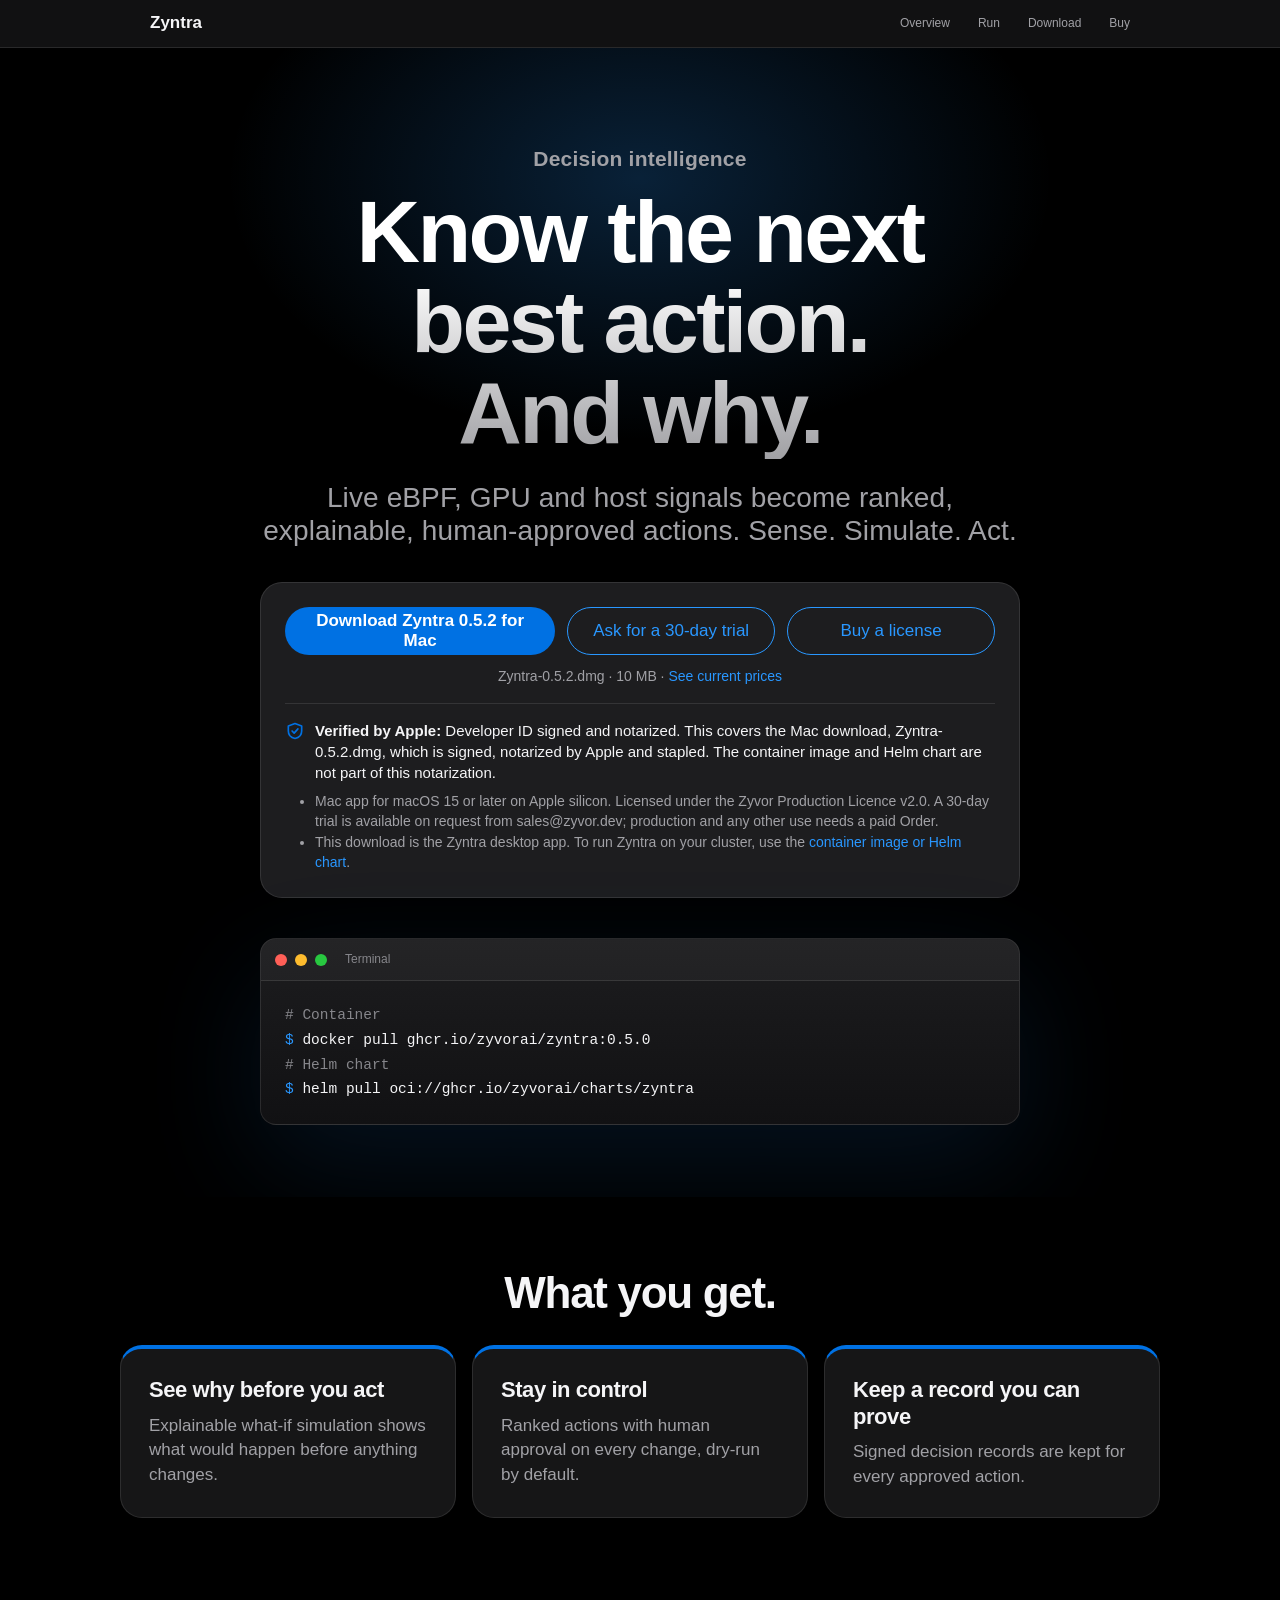
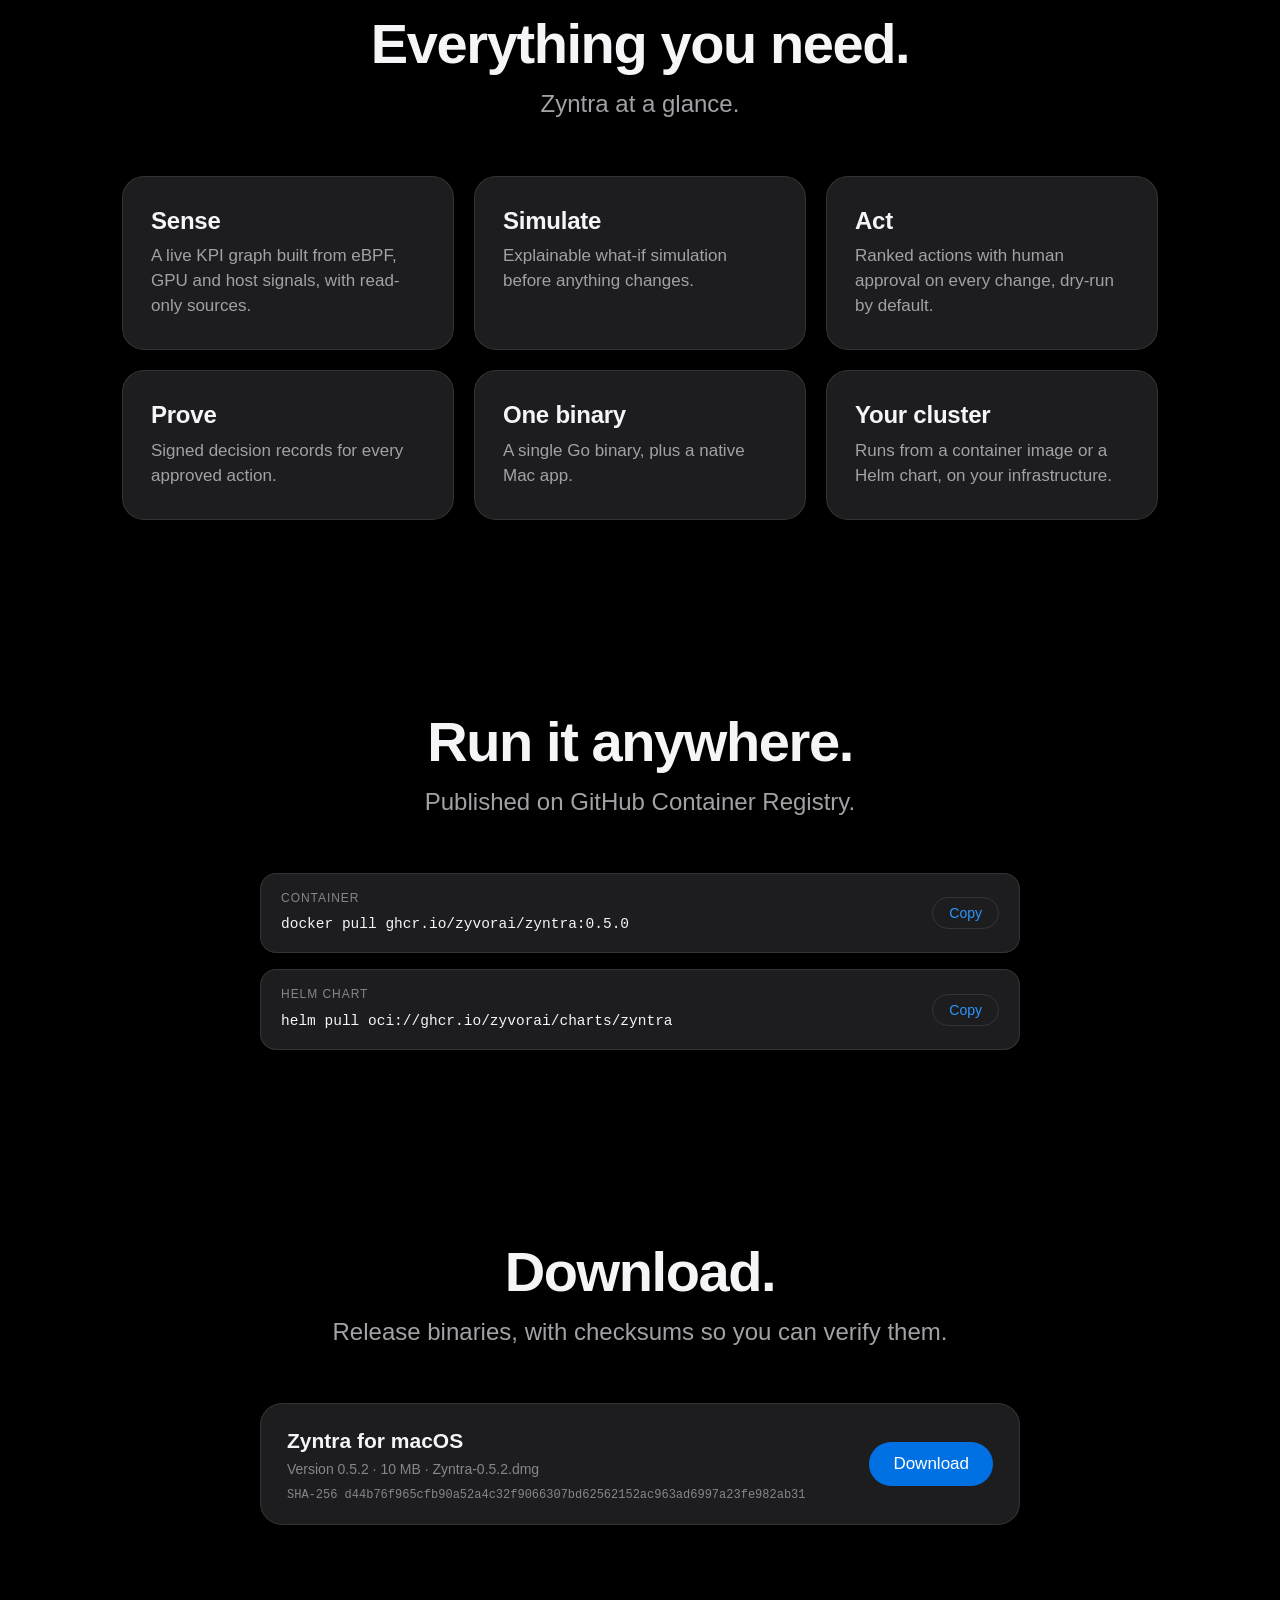
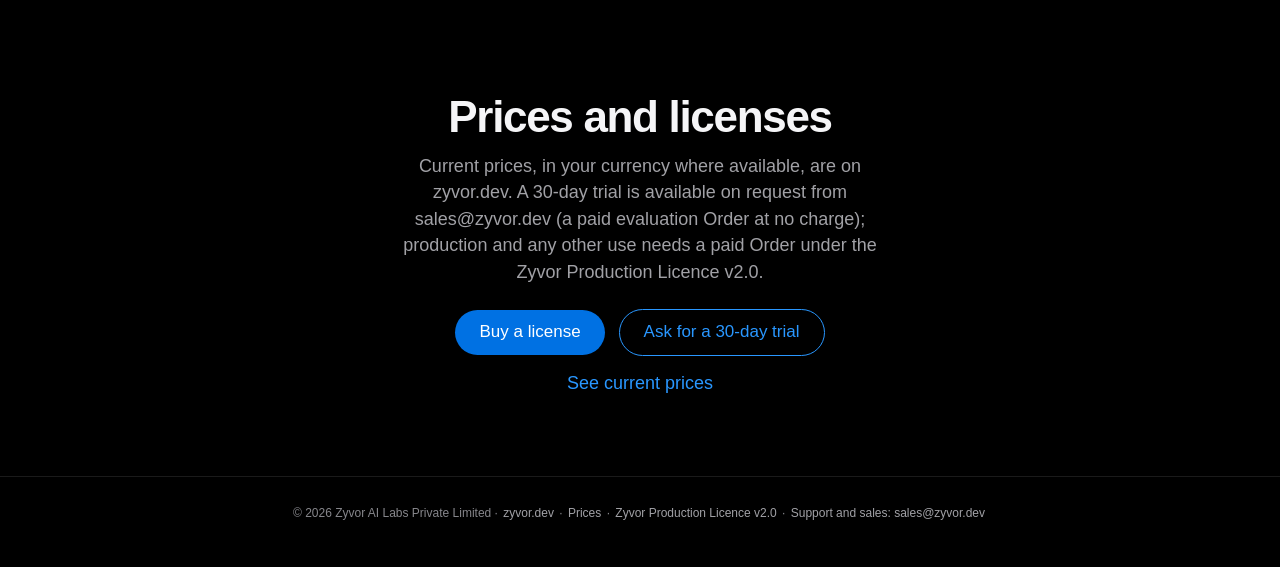
==== commit 1b941c2e: "Download: Zyntra for macOS 0.5.2 Co-Authored-By: Claude Sonnet 5.5 <noreply@anthropic.com>" ====
--- a/index.html
+++ b/index.html
@@ -45,13 +45,13 @@
 <header class="hero"><p class="eyebrow">Decision intelligence</p><h1>Know the next best action.<br>And why.</h1><p class="sub">Live eBPF, GPU and host signals become ranked, explainable, human-approved actions. Sense. Simulate. Act.</p>
 <div class="buyer" role="group" aria-label="Get Zyntra">
   <div class="actions">
-    <a class="btn primary" href="https://github.com/zyvorai/zyvor-zyntra-site/releases/download/mac-v0.5.1/Zyntra-0.5.1.dmg">Download Zyntra 0.5.1 for Mac</a>
+    <a class="btn primary" href="https://github.com/zyvorai/zyvor-zyntra-site/releases/download/mac-v0.5.2/Zyntra-0.5.2.dmg">Download Zyntra 0.5.2 for Mac</a>
     <a class="btn ghost" href="https://zyvor.dev/contact?intent=trial&amp;product=zyntra" rel="noopener">Ask for a 30-day trial</a>
     <a class="btn ghost" href="https://zyvor.dev/buy" rel="noopener">Buy a license</a>
   </div>
-  <p class="sub">Zyntra-0.5.1.dmg · 9 MB · <a href="https://zyvor.dev/pricing" rel="noopener">See current prices</a></p>
-  <p class="trust"><svg viewBox="0 0 24 24" fill="none" stroke="currentColor" stroke-width="2" stroke-linecap="round" stroke-linejoin="round" aria-hidden="true"><path d="M12 3l8 3v6c0 4.5-3.2 8-8 9-4.8-1-8-4.5-8-9V6z"/><path d="M8.5 12l2.5 2.5 4.5-5"/></svg><span><strong>Verified by Apple:</strong> Developer ID signed and notarized. This covers the Mac download, Zyntra-0.5.1.dmg, which is signed, notarized by Apple and stapled. The container image and Helm chart are not part of this notarization.</span></p>
-  <ul class="reqs"><li>Mac app for macOS 14 or later. Licensed under the Zyvor Production Licence v2.0. A 30-day trial is available on request from sales@zyvor.dev; production and any other use needs a paid Order.</li><li>This download is the Zyntra desktop app. To run Zyntra on your cluster, use the <a href="#run">container image or Helm chart</a>.</li></ul>
+  <p class="sub">Zyntra-0.5.2.dmg · 10 MB · <a href="https://zyvor.dev/pricing" rel="noopener">See current prices</a></p>
+  <p class="trust"><svg viewBox="0 0 24 24" fill="none" stroke="currentColor" stroke-width="2" stroke-linecap="round" stroke-linejoin="round" aria-hidden="true"><path d="M12 3l8 3v6c0 4.5-3.2 8-8 9-4.8-1-8-4.5-8-9V6z"/><path d="M8.5 12l2.5 2.5 4.5-5"/></svg><span><strong>Verified by Apple:</strong> Developer ID signed and notarized. This covers the Mac download, Zyntra-0.5.2.dmg, which is signed, notarized by Apple and stapled. The container image and Helm chart are not part of this notarization.</span></p>
+  <ul class="reqs"><li>Mac app for macOS 15 or later on Apple silicon. Licensed under the Zyvor Production Licence v2.0. A 30-day trial is available on request from sales@zyvor.dev; production and any other use needs a paid Order.</li><li>This download is the Zyntra desktop app. To run Zyntra on your cluster, use the <a href="#run">container image or Helm chart</a>.</li></ul>
 </div>
 <div class="term" aria-hidden="true"><div class="bar"><i></i><i></i><i></i><span>Terminal</span></div><pre><span class="c"># Container</span>
 <span class="p">$</span> docker pull ghcr.io/zyvorai/zyntra:0.5.0
@@ -63,7 +63,7 @@
 </section>
 <section id="features"><h2 class="rv">Everything you need.</h2><p class="lead rv">Zyntra at a glance.</p><div class="grid"><div class="card rv"><h3>Sense</h3><p>A live KPI graph built from eBPF, GPU and host signals, with read-only sources.</p></div><div class="card rv"><h3>Simulate</h3><p>Explainable what-if simulation before anything changes.</p></div><div class="card rv"><h3>Act</h3><p>Ranked actions with human approval on every change, dry-run by default.</p></div><div class="card rv"><h3>Prove</h3><p>Signed decision records for every approved action.</p></div><div class="card rv"><h3>One binary</h3><p>A single Go binary, plus a native Mac app.</p></div><div class="card rv"><h3>Your cluster</h3><p>Runs from a container image or a Helm chart, on your infrastructure.</p></div></div></section>
 <section id="run"><h2 class="rv">Run it anywhere.</h2><p class="lead rv">Published on GitHub Container Registry.</p><div class="run"><div class="cmd rv"><div><small>Container</small><code>docker pull ghcr.io/zyvorai/zyntra:0.5.0</code></div><button class="copy" data-copy="docker pull ghcr.io/zyvorai/zyntra:0.5.0">Copy</button></div><div class="cmd rv"><div><small>Helm chart</small><code>helm pull oci://ghcr.io/zyvorai/charts/zyntra</code></div><button class="copy" data-copy="helm pull oci://ghcr.io/zyvorai/charts/zyntra">Copy</button></div></div></section>
-<section id="download"><h2 class="rv">Download.</h2><p class="lead rv">Release binaries, with checksums so you can verify them.</p><div class="dl"><div class="file rv"><div><h3>Zyntra for macOS</h3><p>Version 0.5.1 · 9 MB · Zyntra-0.5.1.dmg</p><code>SHA-256 e389fca1ca1362e9779b2823ef597b7a5ec174f278de0955854229fff752bc05</code></div><a class="btn" href="https://github.com/zyvorai/zyvor-zyntra-site/releases/download/mac-v0.5.1/Zyntra-0.5.1.dmg">Download</a></div></div></section>
+<section id="download"><h2 class="rv">Download.</h2><p class="lead rv">Release binaries, with checksums so you can verify them.</p><div class="dl"><div class="file rv"><div><h3>Zyntra for macOS</h3><p>Version 0.5.2 · 10 MB · Zyntra-0.5.2.dmg</p><code>SHA-256 d44b76f965cfb90a52a4c32f9066307bd62562152ac963ad6997a23fe982ab31</code></div><a class="btn" href="https://github.com/zyvorai/zyvor-zyntra-site/releases/download/mac-v0.5.2/Zyntra-0.5.2.dmg">Download</a></div></div></section>
 <section class="buy-pointer" id="pricing" aria-labelledby="pricing-h">
   <h2 id="pricing-h">Prices and licenses</h2>
   <p>Current prices, in your currency where available, are on zyvor.dev. A 30-day trial is available on request from sales@zyvor.dev (a paid evaluation Order at no charge); production and any other use needs a paid Order under the Zyvor Production Licence v2.0.</p>
